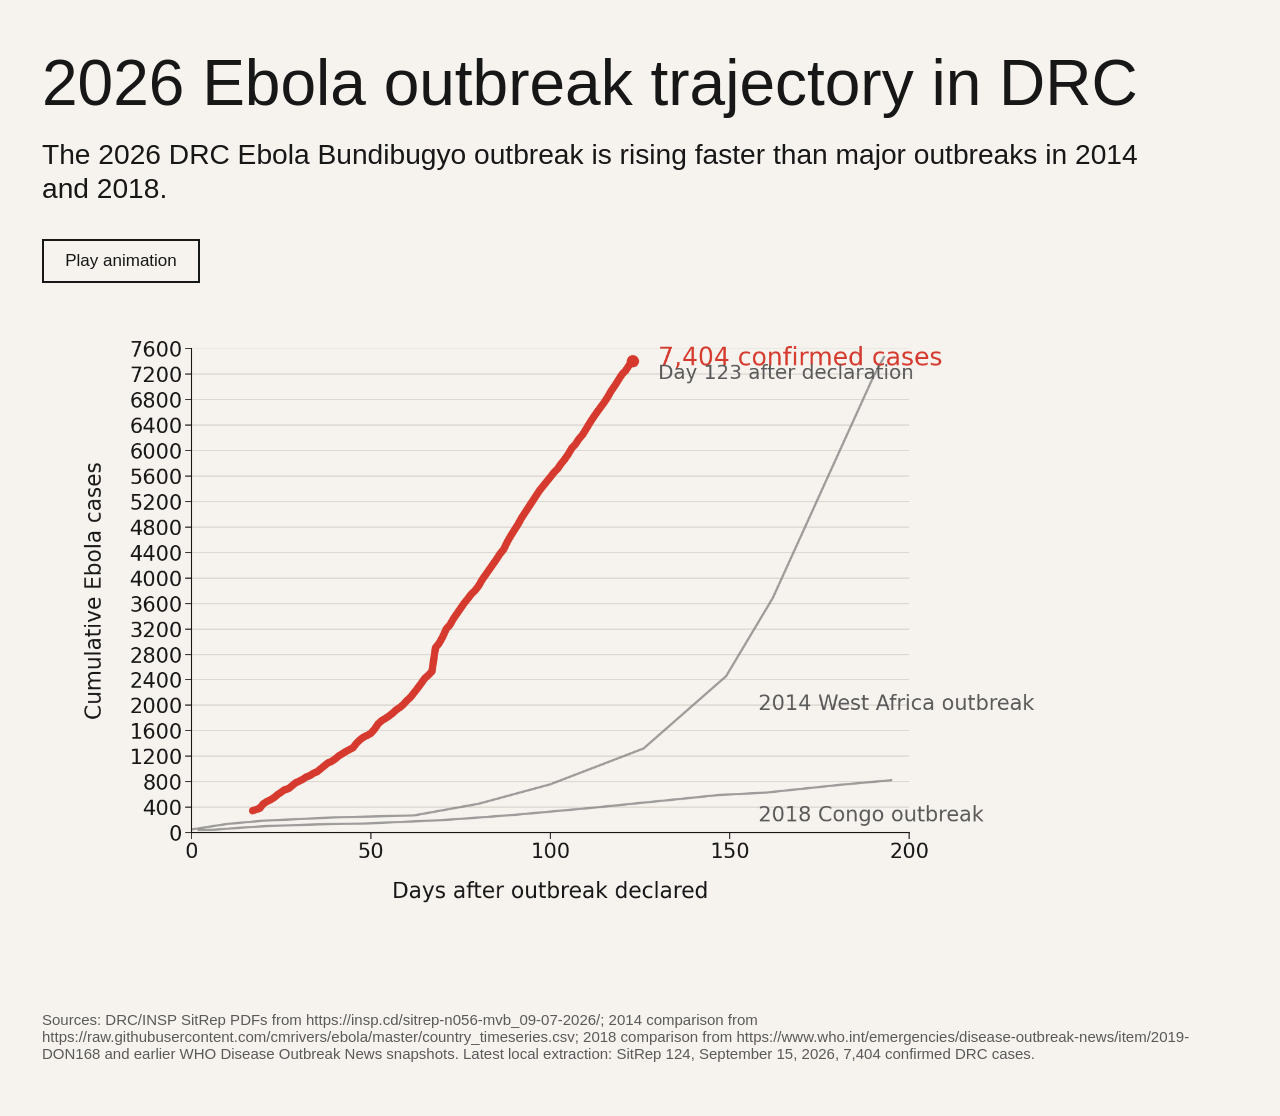
==== index.html @ 936c0474 "Update Bundibugyo SitRep 124 assets" ====
<!doctype html>
<html lang="en">
<head>
  <meta charset="utf-8">
  <meta name="viewport" content="width=device-width, initial-scale=1">
  <title>2026 Ebola outbreak trajectory in DRC</title>
  <style>
    :root {
      color-scheme: light;
      --bg: #f6f3ee;
      --fg: #171717;
      --muted: #5a5a5a;
      --red: #d63a2e;
      --line: #d8d3cc;
    }

    * {
      box-sizing: border-box;
    }

    body {
      margin: 0;
      background: var(--bg);
      color: var(--fg);
      font-family: Arial, Helvetica, sans-serif;
    }

    main {
      min-height: 100vh;
      padding: 46px 42px 54px;
    }

    h1 {
      margin: 0;
      max-width: 1180px;
      font-size: clamp(38px, 5vw, 74px);
      font-weight: 500;
      letter-spacing: 0;
    }

    .lead {
      max-width: 1120px;
      margin: 18px 0 32px;
      font-size: clamp(22px, 2.2vw, 34px);
      line-height: 1.22;
      font-weight: 400;
    }

    .video-wrap {
      width: min(100%, 1360px);
      background: var(--bg);
      margin: 0 0 42px;
    }

    video {
      display: block;
      width: 100%;
      height: auto;
    }

    .section-label {
      margin: 0;
      color: var(--muted);
      font-size: 16px;
      text-transform: uppercase;
      letter-spacing: 0.08em;
    }

    .animation-header {
      width: min(100%, 1360px);
      display: flex;
      align-items: center;
      justify-content: flex-start;
      gap: 18px;
      margin: 0 0 12px;
    }

    .play-button {
      appearance: none;
      border: 2px solid var(--fg);
      background: transparent;
      color: var(--fg);
      border-radius: 0;
      padding: 10px 18px;
      min-width: 158px;
      font: inherit;
      font-size: 17px;
      font-weight: 500;
      cursor: pointer;
    }

    .play-button:hover {
      border-color: var(--red);
      color: var(--red);
    }

    footer {
      margin-top: 44px;
      color: var(--muted);
      font-size: 15px;
    }

    @media (max-width: 760px) {
      main {
        padding: 24px 18px 38px;
      }

      .animation-header {
        align-items: flex-start;
        flex-direction: column;
      }
    }
  </style>
</head>
<body>
  <main>
    <h1>2026 Ebola outbreak trajectory in DRC</h1>

    <p class="lead">
      The 2026 DRC Ebola Bundibugyo outbreak is rising faster than major outbreaks in 2014 and 2018.
    </p>

    <div class="animation-header">
      <button class="play-button" type="button" id="playButton" aria-controls="outbreakVideo">Play animation</button>
    </div>
    <div class="video-wrap">
      <video id="outbreakVideo" playsinline preload="metadata" poster="public/assets/bundibugyo/bundibugyo_still_red_black_1080p.png?v=20260915-sitrep124">
        <source src="public/assets/bundibugyo/bundibugyo_full_65_days_1080p.mp4?v=20260915-sitrep124" type="video/mp4">
      </video>
    </div>

    <footer>
      Sources: DRC/INSP SitRep PDFs from https://insp.cd/sitrep-n056-mvb_09-07-2026/; 2014 comparison from https://raw.githubusercontent.com/cmrivers/ebola/master/country_timeseries.csv; 2018 comparison from https://www.who.int/emergencies/disease-outbreak-news/item/2019-DON168 and earlier WHO Disease Outbreak News snapshots. Latest local extraction: SitRep 124, September 15, 2026, 7,404 confirmed DRC cases.
    </footer>
  </main>
  <script>
    const video = document.getElementById("outbreakVideo");
    const playButton = document.getElementById("playButton");

    function syncPlayButton() {
      playButton.textContent = video.paused ? "Play animation" : "Pause animation";
    }

    playButton.addEventListener("click", () => {
      if (video.paused) {
        video.play();
      } else {
        video.pause();
      }
    });

    video.addEventListener("play", syncPlayButton);
    video.addEventListener("pause", syncPlayButton);
    video.addEventListener("ended", syncPlayButton);
  </script>
</body>
</html>
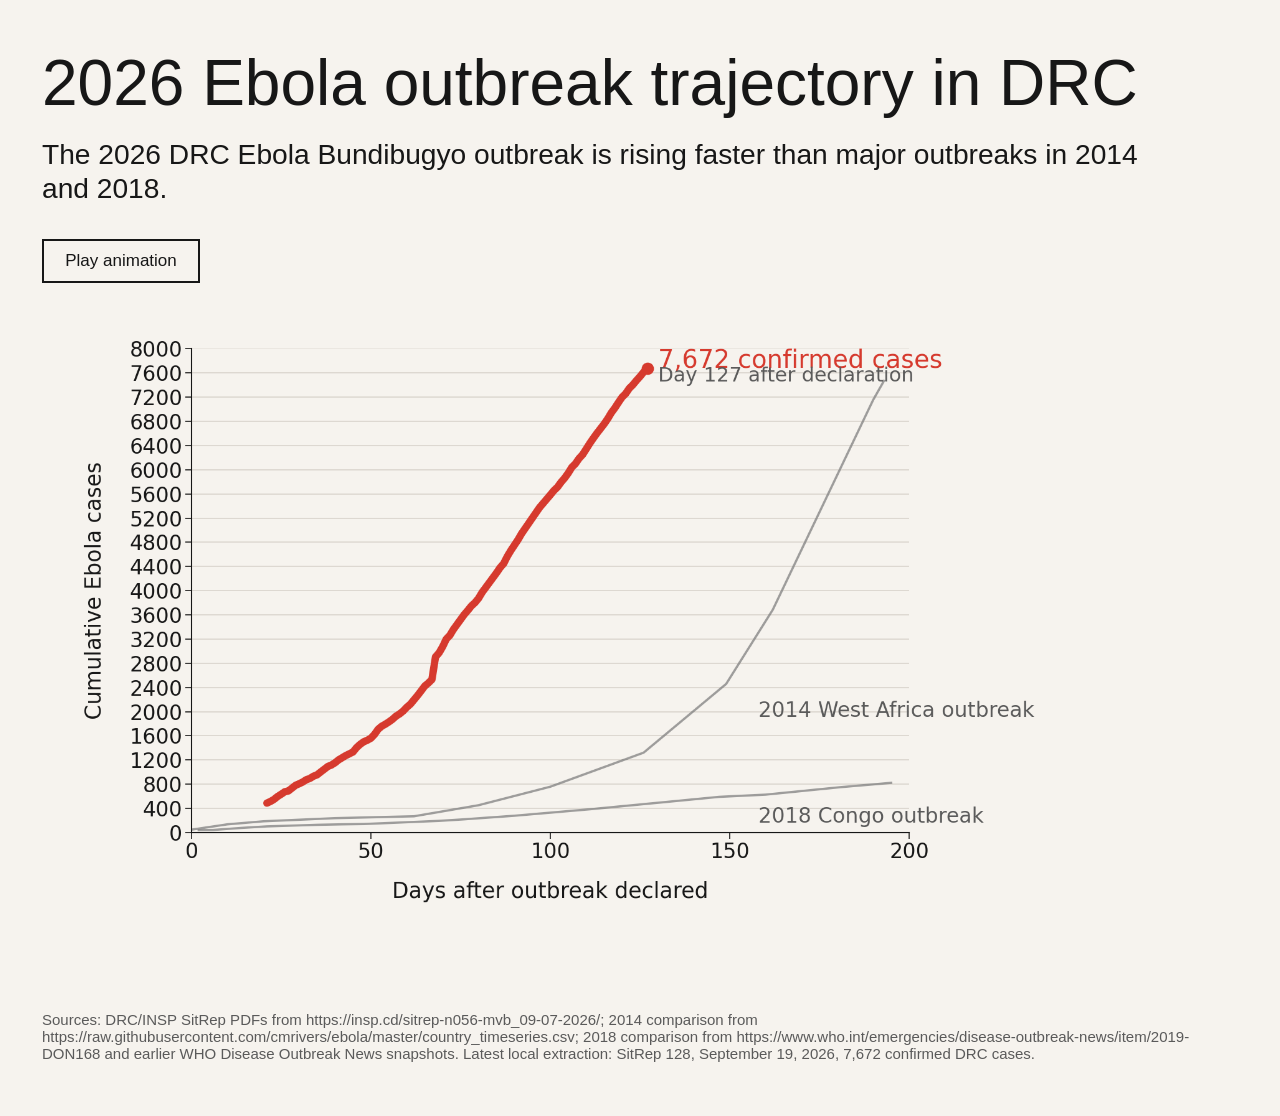
==== commit 18eab9a5: "Update Bundibugyo SitRep 128 assets" ====
--- a/index.html
+++ b/index.html
@@ -124,13 +124,13 @@
       <button class="play-button" type="button" id="playButton" aria-controls="outbreakVideo">Play animation</button>
     </div>
     <div class="video-wrap">
-      <video id="outbreakVideo" playsinline preload="metadata" poster="public/assets/bundibugyo/bundibugyo_still_red_black_1080p.png?v=20260915-sitrep124">
-        <source src="public/assets/bundibugyo/bundibugyo_full_65_days_1080p.mp4?v=20260915-sitrep124" type="video/mp4">
+      <video id="outbreakVideo" playsinline preload="metadata" poster="public/assets/bundibugyo/bundibugyo_still_red_black_1080p.png?v=20260919-sitrep128">
+        <source src="public/assets/bundibugyo/bundibugyo_full_65_days_1080p.mp4?v=20260919-sitrep128" type="video/mp4">
       </video>
     </div>
 
     <footer>
-      Sources: DRC/INSP SitRep PDFs from https://insp.cd/sitrep-n056-mvb_09-07-2026/; 2014 comparison from https://raw.githubusercontent.com/cmrivers/ebola/master/country_timeseries.csv; 2018 comparison from https://www.who.int/emergencies/disease-outbreak-news/item/2019-DON168 and earlier WHO Disease Outbreak News snapshots. Latest local extraction: SitRep 124, September 15, 2026, 7,404 confirmed DRC cases.
+      Sources: DRC/INSP SitRep PDFs from https://insp.cd/sitrep-n056-mvb_09-07-2026/; 2014 comparison from https://raw.githubusercontent.com/cmrivers/ebola/master/country_timeseries.csv; 2018 comparison from https://www.who.int/emergencies/disease-outbreak-news/item/2019-DON168 and earlier WHO Disease Outbreak News snapshots. Latest local extraction: SitRep 128, September 19, 2026, 7,672 confirmed DRC cases.
     </footer>
   </main>
   <script>
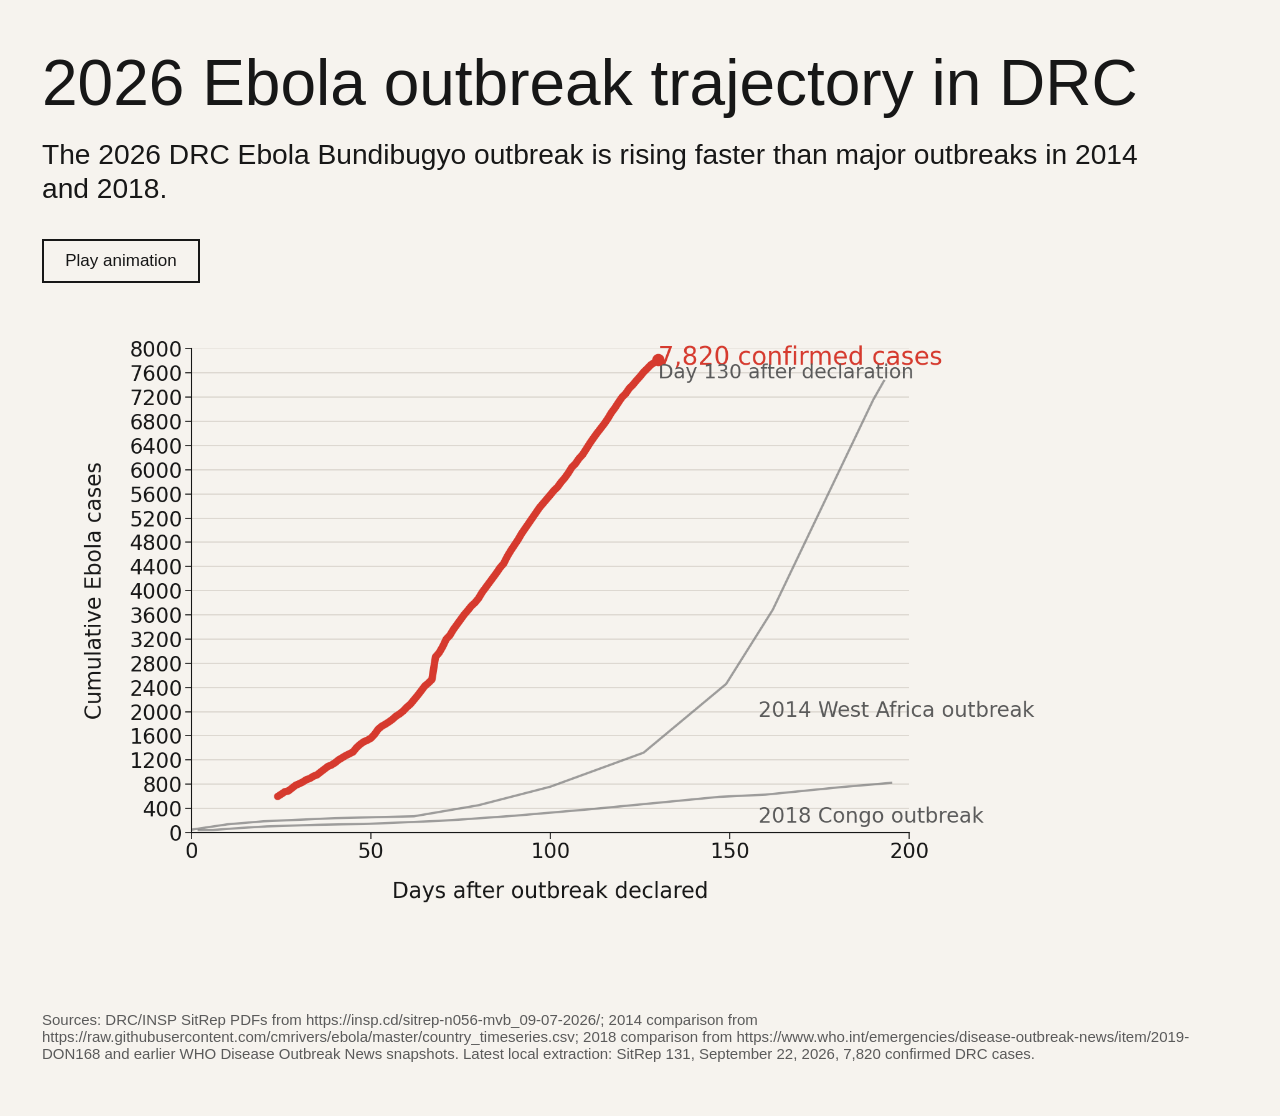
==== commit d3d06175: "Update Bundibugyo SitRep 131 assets" ====
--- a/index.html
+++ b/index.html
@@ -124,13 +124,13 @@
       <button class="play-button" type="button" id="playButton" aria-controls="outbreakVideo">Play animation</button>
     </div>
     <div class="video-wrap">
-      <video id="outbreakVideo" playsinline preload="metadata" poster="public/assets/bundibugyo/bundibugyo_still_red_black_1080p.png?v=20260919-sitrep128">
-        <source src="public/assets/bundibugyo/bundibugyo_full_65_days_1080p.mp4?v=20260919-sitrep128" type="video/mp4">
+      <video id="outbreakVideo" playsinline preload="metadata" poster="public/assets/bundibugyo/bundibugyo_still_red_black_1080p.png?v=20260922-sitrep131">
+        <source src="public/assets/bundibugyo/bundibugyo_full_65_days_1080p.mp4?v=20260922-sitrep131" type="video/mp4">
       </video>
     </div>
 
     <footer>
-      Sources: DRC/INSP SitRep PDFs from https://insp.cd/sitrep-n056-mvb_09-07-2026/; 2014 comparison from https://raw.githubusercontent.com/cmrivers/ebola/master/country_timeseries.csv; 2018 comparison from https://www.who.int/emergencies/disease-outbreak-news/item/2019-DON168 and earlier WHO Disease Outbreak News snapshots. Latest local extraction: SitRep 128, September 19, 2026, 7,672 confirmed DRC cases.
+      Sources: DRC/INSP SitRep PDFs from https://insp.cd/sitrep-n056-mvb_09-07-2026/; 2014 comparison from https://raw.githubusercontent.com/cmrivers/ebola/master/country_timeseries.csv; 2018 comparison from https://www.who.int/emergencies/disease-outbreak-news/item/2019-DON168 and earlier WHO Disease Outbreak News snapshots. Latest local extraction: SitRep 131, September 22, 2026, 7,820 confirmed DRC cases.
     </footer>
   </main>
   <script>
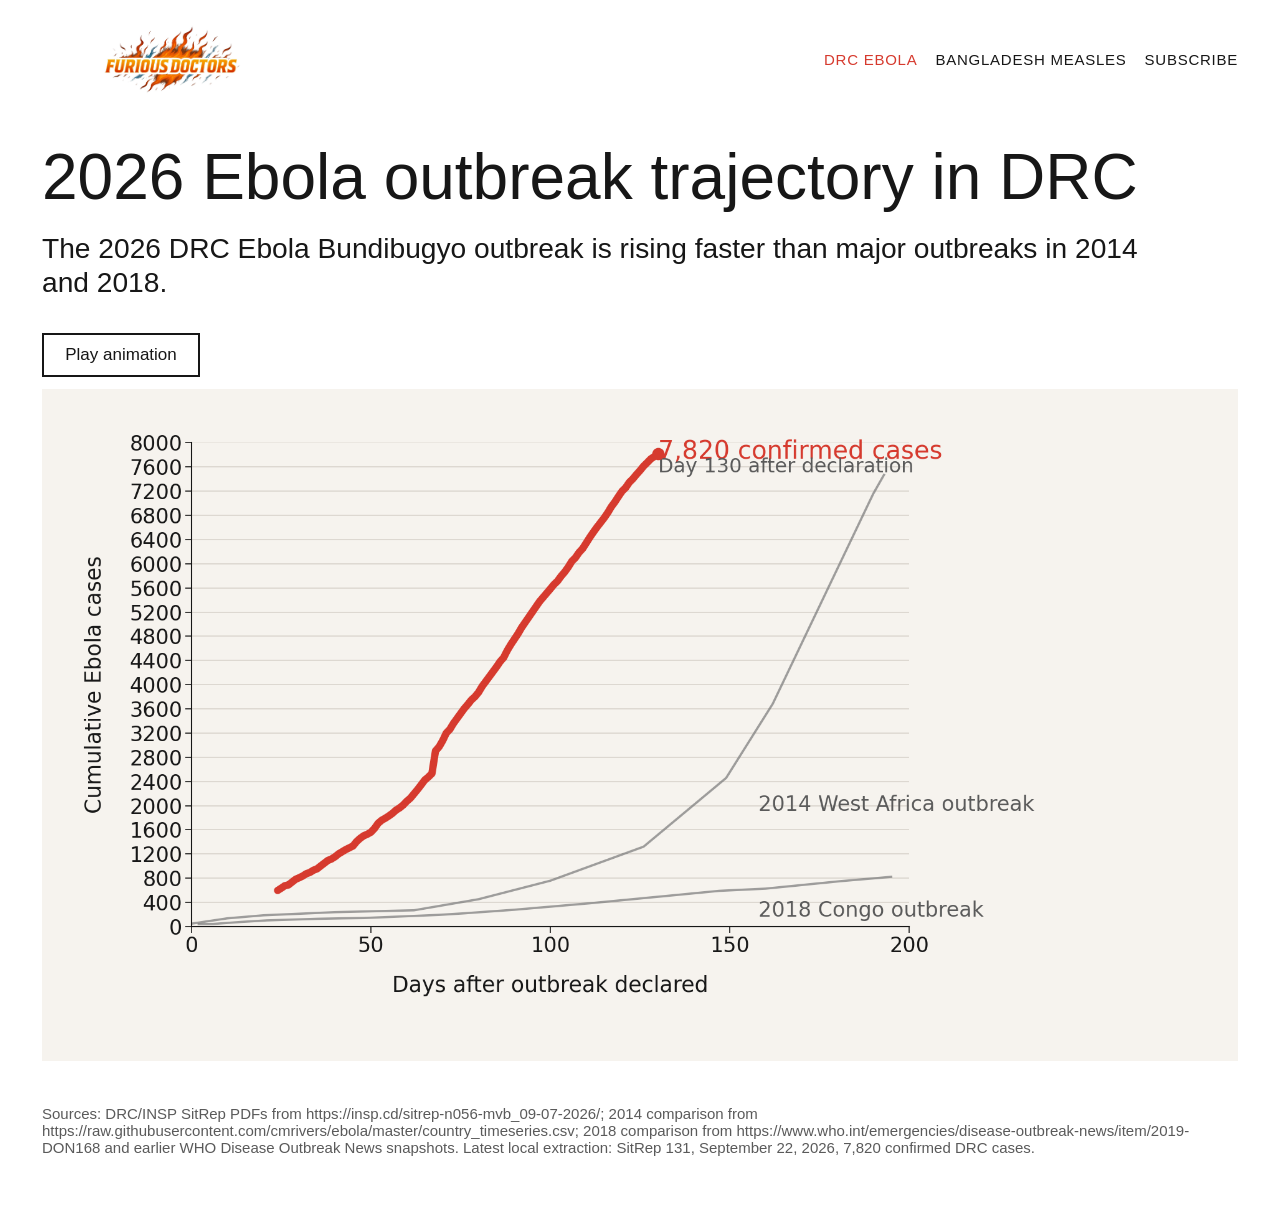
==== commit 1c3881cd: "Add Bangladesh measles dashboard" ====
--- a/index.html
+++ b/index.html
@@ -3,11 +3,11 @@
 <head>
   <meta charset="utf-8">
   <meta name="viewport" content="width=device-width, initial-scale=1">
-  <title>2026 Ebola outbreak trajectory in DRC</title>
+  <title>Furious Doctors</title>
   <style>
     :root {
       color-scheme: light;
-      --bg: #f6f3ee;
+      --bg: #ffffff;
       --fg: #171717;
       --muted: #5a5a5a;
       --red: #d63a2e;
@@ -25,8 +25,52 @@
       font-family: Arial, Helvetica, sans-serif;
     }
 
+    .site-header {
+      display: flex;
+      align-items: center;
+      justify-content: space-between;
+      gap: 24px;
+      padding: 24px 42px 0;
+    }
+
+    .brand {
+      display: block;
+      width: 260px;
+      height: 70px;
+      overflow: hidden;
+      background: #fff;
+    }
+
+    .brand img {
+      width: 100%;
+      height: 100%;
+      display: block;
+      object-fit: contain;
+      object-position: center;
+    }
+
+    nav {
+      display: flex;
+      flex-wrap: wrap;
+      gap: 18px;
+      justify-content: flex-end;
+    }
+
+    nav a {
+      color: var(--fg);
+      font-size: 15px;
+      text-decoration: none;
+      text-transform: uppercase;
+      letter-spacing: 0.05em;
+    }
+
+    nav a:hover,
+    nav a[aria-current="page"] {
+      color: var(--red);
+    }
+
     main {
-      min-height: 100vh;
+      min-height: calc(100vh - 64px);
       padding: 46px 42px 54px;
     }
 
@@ -56,14 +100,6 @@
       display: block;
       width: 100%;
       height: auto;
-    }
-
-    .section-label {
-      margin: 0;
-      color: var(--muted);
-      font-size: 16px;
-      text-transform: uppercase;
-      letter-spacing: 0.08em;
     }
 
     .animation-header {
@@ -101,18 +137,44 @@
     }
 
     @media (max-width: 760px) {
+      .site-header {
+        align-items: flex-start;
+        flex-direction: column;
+        padding: 20px 18px 0;
+      }
+
+      nav {
+        justify-content: flex-start;
+      }
+
       main {
-        padding: 24px 18px 38px;
+        padding: 30px 18px 38px;
       }
 
       .animation-header {
         align-items: flex-start;
         flex-direction: column;
       }
+
+      .brand {
+        width: 230px;
+        height: 62px;
+      }
     }
   </style>
 </head>
 <body>
+  <header class="site-header">
+    <a class="brand" href="index.html" aria-label="Furious Doctors">
+      <img src="public/assets/brand/furious-doctors-logo-whitebg.jpg" alt="Furious Doctors">
+    </a>
+    <nav aria-label="Main navigation">
+      <a href="index.html" aria-current="page">DRC Ebola</a>
+      <a href="bangladesh-measles.html">Bangladesh measles</a>
+      <a href="https://furiousdoctors.substack.com/subscribe">Subscribe</a>
+    </nav>
+  </header>
+
   <main>
     <h1>2026 Ebola outbreak trajectory in DRC</h1>
 
@@ -128,11 +190,11 @@
         <source src="public/assets/bundibugyo/bundibugyo_full_65_days_1080p.mp4?v=20260922-sitrep131" type="video/mp4">
       </video>
     </div>
-
     <footer>
       Sources: DRC/INSP SitRep PDFs from https://insp.cd/sitrep-n056-mvb_09-07-2026/; 2014 comparison from https://raw.githubusercontent.com/cmrivers/ebola/master/country_timeseries.csv; 2018 comparison from https://www.who.int/emergencies/disease-outbreak-news/item/2019-DON168 and earlier WHO Disease Outbreak News snapshots. Latest local extraction: SitRep 131, September 22, 2026, 7,820 confirmed DRC cases.
     </footer>
   </main>
+
   <script>
     const video = document.getElementById("outbreakVideo");
     const playButton = document.getElementById("playButton");
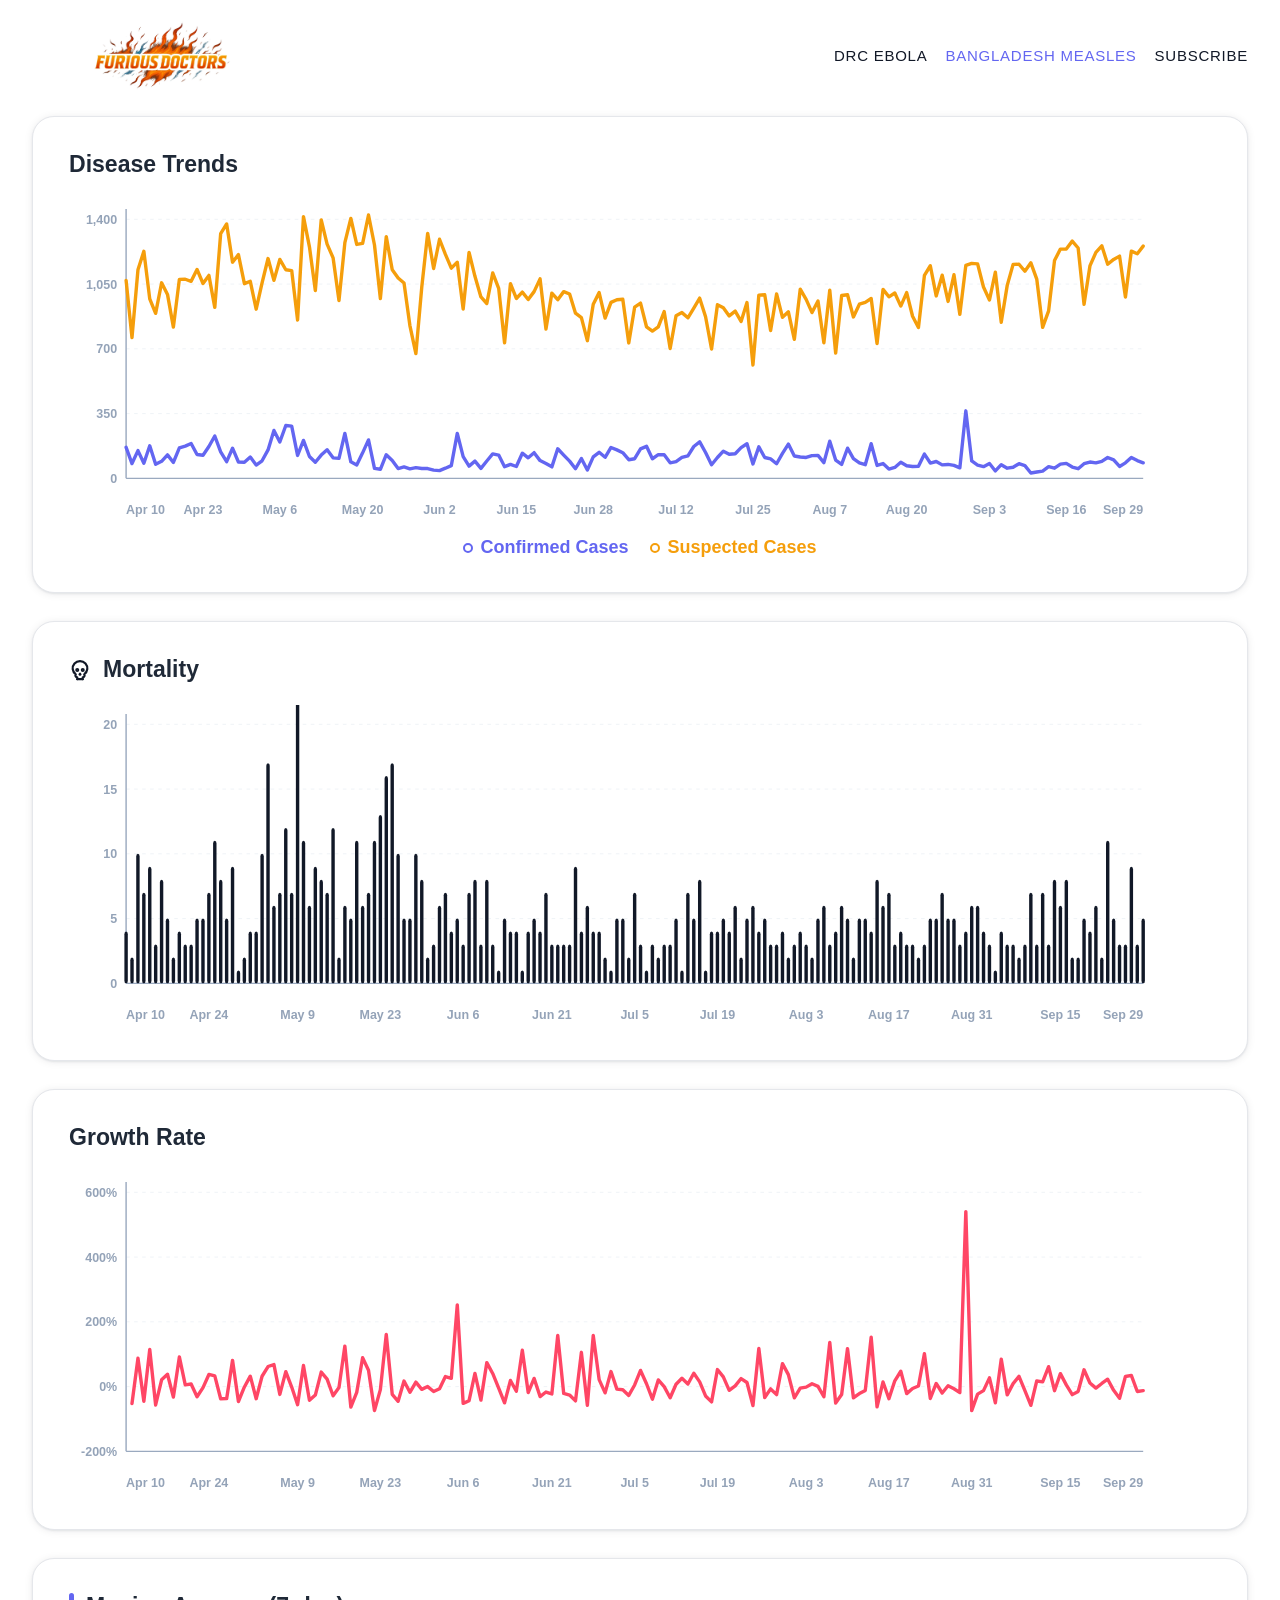
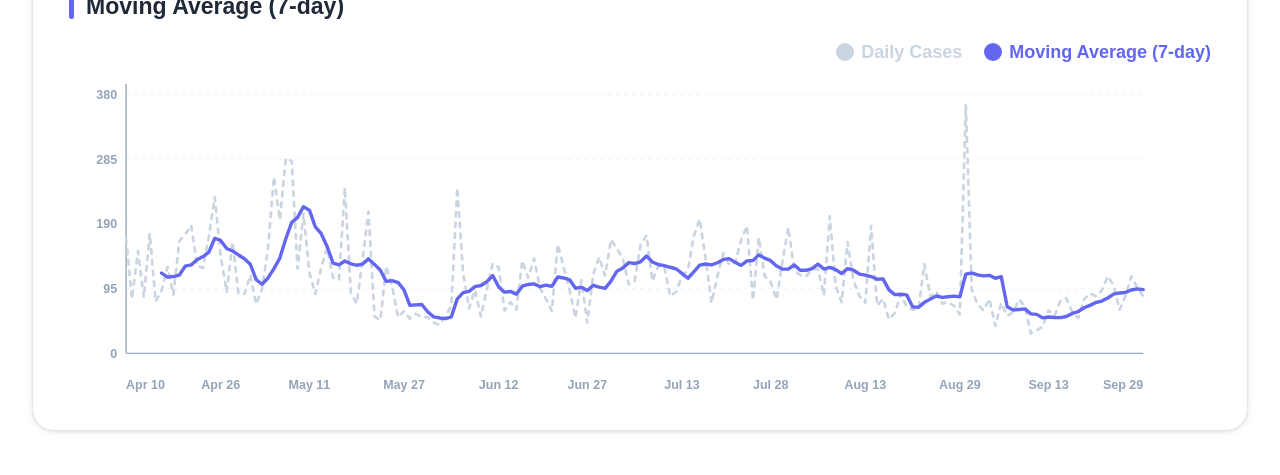
==== commit 01313035: "Make Bangladesh measles the landing page" ====
--- a/index.html
+++ b/index.html
@@ -3,15 +3,22 @@
 <head>
   <meta charset="utf-8">
   <meta name="viewport" content="width=device-width, initial-scale=1">
-  <title>Furious Doctors</title>
+  <title>Bangladesh measles - Furious Doctors</title>
   <style>
     :root {
       color-scheme: light;
       --bg: #ffffff;
-      --fg: #171717;
-      --muted: #5a5a5a;
-      --red: #d63a2e;
-      --line: #d8d3cc;
+      --fg: #1f2937;
+      --muted: #94a3b8;
+      --card-line: #e5e7eb;
+      --grid: #eef2f7;
+      --nav: #111827;
+      --confirmed: #6366f1;
+      --suspected: #f59e0b;
+      --mortality: #111827;
+      --growth: #ff4665;
+      --daily: #cbd5e1;
+      --shadow: 0 1px 2px rgba(15, 23, 42, 0.08), 0 1px 8px rgba(15, 23, 42, 0.08);
     }
 
     * {
@@ -29,8 +36,8 @@
       display: flex;
       align-items: center;
       justify-content: space-between;
-      gap: 24px;
-      padding: 24px 42px 0;
+      gap: 28px;
+      padding: 20px 32px 6px;
     }
 
     .brand {
@@ -57,7 +64,7 @@
     }
 
     nav a {
-      color: var(--fg);
+      color: var(--nav);
       font-size: 15px;
       text-decoration: none;
       text-transform: uppercase;
@@ -66,81 +73,165 @@
 
     nav a:hover,
     nav a[aria-current="page"] {
-      color: var(--red);
+      color: var(--confirmed);
     }
 
     main {
-      min-height: calc(100vh - 64px);
-      padding: 46px 42px 54px;
-    }
-
-    h1 {
+      padding: 20px 32px 44px;
+    }
+
+    .charts {
+      display: grid;
+      grid-template-columns: 1fr;
+      gap: 28px;
+      width: min(100%, 1500px);
+      margin: 0 auto;
+    }
+
+    .chart-card {
+      min-width: 0;
+      border: 1px solid var(--card-line);
+      border-radius: 22px;
+      padding: 34px 36px 34px;
+      box-shadow: var(--shadow);
+      background: #fff;
+    }
+
+    .chart-title-row {
+      display: flex;
+      align-items: center;
+      gap: 12px;
+      margin: 0 0 22px;
+    }
+
+    .chart-title {
       margin: 0;
-      max-width: 1180px;
-      font-size: clamp(38px, 5vw, 74px);
-      font-weight: 500;
+      color: var(--fg);
+      font-size: clamp(22px, 1.8vw, 28px);
+      font-weight: 800;
       letter-spacing: 0;
     }
 
-    .lead {
-      max-width: 1120px;
-      margin: 18px 0 32px;
-      font-size: clamp(22px, 2.2vw, 34px);
-      line-height: 1.22;
-      font-weight: 400;
-    }
-
-    .video-wrap {
-      width: min(100%, 1360px);
-      background: var(--bg);
-      margin: 0 0 42px;
-    }
-
-    video {
+    .title-icon {
+      color: var(--mortality);
+      display: inline-flex;
+      width: 22px;
+      height: 22px;
+      line-height: 1;
+    }
+
+    .title-icon svg {
+      display: block;
+      width: 100%;
+      height: 100%;
+      stroke: currentColor;
+    }
+
+    .title-mark {
+      width: 5px;
+      height: 26px;
+      border-radius: 999px;
+      background: var(--confirmed);
+    }
+
+    .chart {
+      width: 100%;
+    }
+
+    .status {
+      grid-column: 1 / -1;
+      margin: 0;
+      color: var(--muted);
+      font-size: 18px;
+    }
+
+    svg {
       display: block;
       width: 100%;
       height: auto;
-    }
-
-    .animation-header {
-      width: min(100%, 1360px);
+      overflow: hidden;
+    }
+
+    .axis {
+      stroke: #9aa9bf;
+      stroke-width: 1.6;
+    }
+
+    .grid {
+      stroke: var(--grid);
+      stroke-width: 1;
+      stroke-dasharray: 4 5;
+    }
+
+    .series-line {
+      fill: none;
+      stroke-width: 3.8;
+      stroke-linecap: round;
+      stroke-linejoin: round;
+    }
+
+    .daily-line {
+      fill: none;
+      stroke: var(--daily);
+      stroke-width: 3;
+      stroke-dasharray: 5 7;
+      stroke-linecap: round;
+      stroke-linejoin: round;
+    }
+
+    .bar {
+      fill: var(--mortality);
+      rx: 3;
+    }
+
+    .tick-label {
+      fill: var(--muted);
+      font-size: 14px;
+      font-weight: 700;
+    }
+
+    .legend {
       display: flex;
       align-items: center;
-      justify-content: flex-start;
-      gap: 18px;
+      justify-content: center;
+      flex-wrap: wrap;
+      gap: 22px;
+      margin: 16px 0 0;
+      color: var(--muted);
+      font-size: 18px;
+      font-weight: 700;
+    }
+
+    .legend.top {
+      justify-content: flex-end;
       margin: 0 0 12px;
     }
 
-    .play-button {
-      appearance: none;
-      border: 2px solid var(--fg);
-      background: transparent;
-      color: var(--fg);
-      border-radius: 0;
-      padding: 10px 18px;
-      min-width: 158px;
-      font: inherit;
-      font-size: 17px;
-      font-weight: 500;
-      cursor: pointer;
-    }
-
-    .play-button:hover {
-      border-color: var(--red);
-      color: var(--red);
-    }
-
-    footer {
-      margin-top: 44px;
-      color: var(--muted);
-      font-size: 15px;
+    .legend-item {
+      display: inline-flex;
+      align-items: center;
+      gap: 7px;
+    }
+
+    .legend-dot {
+      width: 10px;
+      height: 10px;
+      border: 2px solid currentColor;
+      border-radius: 50%;
+    }
+
+    .legend-solid {
+      width: 18px;
+      height: 18px;
+      border-radius: 50%;
+      background: currentColor;
     }
 
     @media (max-width: 760px) {
       .site-header {
         align-items: flex-start;
         flex-direction: column;
-        padding: 20px 18px 0;
+        padding: 18px 18px 4px;
       }
 
       nav {
@@ -148,17 +239,21 @@
       }
 
       main {
-        padding: 30px 18px 38px;
-      }
-
-      .animation-header {
-        align-items: flex-start;
-        flex-direction: column;
+        padding: 18px;
+      }
+
+      .chart-card {
+        border-radius: 16px;
+        padding: 22px 16px 24px;
       }
 
       .brand {
         width: 230px;
         height: 62px;
+      }
+
+      .tick-label {
+        font-size: 16px;
       }
     }
   </style>
@@ -169,51 +264,249 @@
       <img src="public/assets/brand/furious-doctors-logo-whitebg.jpg" alt="Furious Doctors">
     </a>
     <nav aria-label="Main navigation">
-      <a href="index.html" aria-current="page">DRC Ebola</a>
-      <a href="bangladesh-measles.html">Bangladesh measles</a>
+      <a href="drc-ebola.html">DRC Ebola</a>
+      <a href="index.html" aria-current="page">Bangladesh measles</a>
       <a href="https://furiousdoctors.substack.com/subscribe">Subscribe</a>
     </nav>
   </header>
 
   <main>
-    <h1>2026 Ebola outbreak trajectory in DRC</h1>
-
-    <p class="lead">
-      The 2026 DRC Ebola Bundibugyo outbreak is rising faster than major outbreaks in 2014 and 2018.
-    </p>
-
-    <div class="animation-header">
-      <button class="play-button" type="button" id="playButton" aria-controls="outbreakVideo">Play animation</button>
+    <div class="charts" id="charts">
+      <p class="status">Loading Bangladesh measles trends...</p>
     </div>
-    <div class="video-wrap">
-      <video id="outbreakVideo" playsinline preload="metadata" poster="public/assets/bundibugyo/bundibugyo_still_red_black_1080p.png?v=20260922-sitrep131">
-        <source src="public/assets/bundibugyo/bundibugyo_full_65_days_1080p.mp4?v=20260922-sitrep131" type="video/mp4">
-      </video>
-    </div>
-    <footer>
-      Sources: DRC/INSP SitRep PDFs from https://insp.cd/sitrep-n056-mvb_09-07-2026/; 2014 comparison from https://raw.githubusercontent.com/cmrivers/ebola/master/country_timeseries.csv; 2018 comparison from https://www.who.int/emergencies/disease-outbreak-news/item/2019-DON168 and earlier WHO Disease Outbreak News snapshots. Latest local extraction: SitRep 131, September 22, 2026, 7,820 confirmed DRC cases.
-    </footer>
   </main>
 
   <script>
-    const video = document.getElementById("outbreakVideo");
-    const playButton = document.getElementById("playButton");
-
-    function syncPlayButton() {
-      playButton.textContent = video.paused ? "Play animation" : "Pause animation";
-    }
-
-    playButton.addEventListener("click", () => {
-      if (video.paused) {
-        video.play();
-      } else {
-        video.pause();
-      }
+    const DATA_URL = "public/assets/measles/national_timeseries.json";
+    const chartsEl = document.getElementById("charts");
+
+    function movingAverage(rows, key, windowSize) {
+      return rows.map((row, index) => {
+        if (index < windowSize - 1) return null;
+        let sum = 0;
+        for (let i = index - windowSize + 1; i <= index; i += 1) {
+          sum += rows[i][key];
+        }
+        return { date: row.date, value: sum / windowSize };
+      });
+    }
+
+    function dailyGrowthRate(rows, key) {
+      return rows.map((row, index) => {
+        if (index === 0 || rows[index - 1][key] === 0) return null;
+        return {
+          date: row.date,
+          value: ((row[key] - rows[index - 1][key]) / rows[index - 1][key]) * 100
+        };
+      });
+    }
+
+    function formatDate(date) {
+      const parsed = new Date(`${date}T00:00:00`);
+      return parsed.toLocaleDateString("en-US", { month: "short", day: "numeric" });
+    }
+
+    function evenlySpacedTicks(rows, count) {
+      const ticks = [];
+      const maxIndex = rows.length - 1;
+      for (let i = 0; i < count; i += 1) {
+        const index = Math.round((maxIndex * i) / (count - 1));
+        if (!ticks.some((tick) => tick.index === index)) {
+          ticks.push({ index, label: formatDate(rows[index].date) });
+        }
+      }
+      return ticks;
+    }
+
+    function numberLabel(value, percent = false) {
+      if (percent) return `${Math.round(value)}%`;
+      if (Math.abs(value) >= 1000) return Math.round(value).toLocaleString("en-US");
+      return Math.round(value).toString();
+    }
+
+    function pointsToPath(points) {
+      return points.map((point, index) => `${index === 0 ? "M" : "L"}${point.x.toFixed(1)},${point.y.toFixed(1)}`).join(" ");
+    }
+
+    function lineSeries(rows, key) {
+      return rows.map((row) => ({ date: row.date, value: row[key] }));
+    }
+
+    function makeScale(rows, seriesList, options = {}) {
+      const width = 1280;
+      const height = 360;
+      const margin = { top: 10, right: 76, bottom: 48, left: 64 };
+      const innerWidth = width - margin.left - margin.right;
+      const innerHeight = height - margin.top - margin.bottom;
+      const values = seriesList
+        .flatMap((series) => series.map((item) => item && item.value))
+        .filter((value) => Number.isFinite(value));
+      let minValue = options.min ?? Math.min(...values);
+      let maxValue = options.max ?? Math.max(...values);
+
+      if (minValue === maxValue) {
+        minValue -= 1;
+        maxValue += 1;
+      }
+
+      const padding = (maxValue - minValue) * 0.04;
+      minValue = options.min === undefined ? minValue - padding : minValue;
+      maxValue = options.max === undefined ? maxValue + padding : maxValue + padding;
+
+      return {
+        width,
+        height,
+        margin,
+        innerWidth,
+        innerHeight,
+        minValue,
+        maxValue,
+        x(index) {
+          return margin.left + (index / Math.max(rows.length - 1, 1)) * innerWidth;
+        },
+        y(value) {
+          return margin.top + ((maxValue - value) / (maxValue - minValue)) * innerHeight;
+        }
+      };
+    }
+
+    function renderAxes(rows, scale, yTicks, options = {}) {
+      const xTicks = evenlySpacedTicks(rows, options.xTickCount || 12);
+      const yLabels = yTicks.map((tick) => {
+        const y = scale.y(tick);
+        return `
+          <line class="grid" x1="${scale.margin.left}" y1="${y}" x2="${scale.width - scale.margin.right}" y2="${y}"></line>
+          <text class="tick-label" x="${scale.margin.left - 10}" y="${y + 5}" text-anchor="end">${numberLabel(tick, options.percent)}</text>
+        `;
+      }).join("");
+      const xLabels = xTicks.map((tick) => {
+        const x = scale.x(tick.index);
+        const maxIndex = rows.length - 1;
+        const anchor = tick.index === 0 ? "start" : tick.index === maxIndex ? "end" : "middle";
+        return `<text class="tick-label" x="${x}" y="${scale.height - 8}" text-anchor="${anchor}">${tick.label}</text>`;
+      }).join("");
+
+      return `
+        ${yLabels}
+        <line class="axis" x1="${scale.margin.left}" y1="${scale.margin.top}" x2="${scale.margin.left}" y2="${scale.height - scale.margin.bottom}"></line>
+        <line class="axis" x1="${scale.margin.left}" y1="${scale.height - scale.margin.bottom}" x2="${scale.width - scale.margin.right}" y2="${scale.height - scale.margin.bottom}"></line>
+        ${xLabels}
+      `;
+    }
+
+    function pathForSeries(series, scale) {
+      const points = series
+        .map((item, index) => item && Number.isFinite(item.value) ? { x: scale.x(index), y: scale.y(item.value) } : null)
+        .filter(Boolean);
+      return pointsToPath(points);
+    }
+
+    function renderCard(id, title, body, options = {}) {
+      return `
+        <section class="chart-card" id="${id}">
+          <div class="chart-title-row">
+            ${options.icon ? `<span class="title-icon" aria-hidden="true">${options.icon}</span>` : ""}
+            ${options.mark ? `<span class="title-mark" aria-hidden="true"></span>` : ""}
+            <h2 class="chart-title">${title}</h2>
+          </div>
+          ${body}
+        </section>
+      `;
+    }
+
+    function renderDiseaseTrends(rows) {
+      const suspected = lineSeries(rows, "suspected");
+      const confirmed = lineSeries(rows, "confirmed");
+      const scale = makeScale(rows, [suspected, confirmed], { min: 0, max: 1400 });
+      const svg = `
+        <div class="chart">
+          <svg viewBox="0 0 ${scale.width} ${scale.height}" role="img" aria-label="Disease trends">
+            ${renderAxes(rows, scale, [0, 350, 700, 1050, 1400], { xTickCount: 14 })}
+            <path class="series-line" stroke="var(--confirmed)" d="${pathForSeries(confirmed, scale)}"></path>
+            <path class="series-line" stroke="var(--suspected)" d="${pathForSeries(suspected, scale)}"></path>
+          </svg>
+          <div class="legend">
+            <span class="legend-item" style="color: var(--confirmed)"><span class="legend-dot"></span>Confirmed Cases</span>
+            <span class="legend-item" style="color: var(--suspected)"><span class="legend-dot"></span>Suspected Cases</span>
+          </div>
+        </div>
+      `;
+      return renderCard("diseaseTrend", "Disease Trends", svg);
+    }
+
+    function renderMortality(rows) {
+      const deaths = lineSeries(rows, "deaths");
+      const scale = makeScale(rows, [deaths], { min: 0, max: 20 });
+      const barWidth = Math.max(3, (scale.innerWidth / rows.length) * 0.58);
+      const bars = deaths.map((item, index) => {
+        const x = scale.x(index) - barWidth / 2;
+        const y = scale.y(item.value);
+        const h = scale.height - scale.margin.bottom - y;
+        return `<rect class="bar" x="${x}" y="${y}" width="${barWidth}" height="${Math.max(h, 1)}"></rect>`;
+      }).join("");
+      const svg = `
+        <div class="chart">
+          <svg viewBox="0 0 ${scale.width} ${scale.height}" role="img" aria-label="Mortality">
+            ${renderAxes(rows, scale, [0, 5, 10, 15, 20], { xTickCount: 13 })}
+            ${bars}
+          </svg>
+        </div>
+      `;
+      const skullIcon = `<svg viewBox="0 0 24 24" fill="none" stroke-width="2.4" stroke-linecap="round" stroke-linejoin="round"><path d="M15 22v-2a2 2 0 0 0 1.6-3.2A8 8 0 1 0 7.4 16.8 2 2 0 0 0 9 20v2"></path><path d="M9 22h6"></path><circle cx="9" cy="12" r="1"></circle><circle cx="15" cy="12" r="1"></circle><path d="m12.5 17-.5-1-.5 1"></path></svg>`;
+      return renderCard("mortality", "Mortality", svg, { icon: skullIcon });
+    }
+
+    function renderGrowthRate(rows) {
+      const growth = dailyGrowthRate(rows, "confirmed");
+      const scale = makeScale(rows, [growth], { min: -200, max: 600 });
+      const svg = `
+        <div class="chart">
+          <svg viewBox="0 0 ${scale.width} ${scale.height}" role="img" aria-label="Growth rate">
+            ${renderAxes(rows, scale, [-200, 0, 200, 400, 600], { percent: true, xTickCount: 13 })}
+            <path class="series-line" stroke="var(--growth)" d="${pathForSeries(growth, scale)}"></path>
+          </svg>
+        </div>
+      `;
+      return renderCard("growthRate", "Growth Rate", svg);
+    }
+
+    function renderMovingAverage(rows) {
+      const confirmed = lineSeries(rows, "confirmed");
+      const average = movingAverage(rows, "confirmed", 7);
+      const scale = makeScale(rows, [confirmed, average], { min: 0, max: 380 });
+      const svg = `
+        <div class="legend top">
+          <span class="legend-item" style="color: var(--daily)"><span class="legend-solid"></span>Daily Cases</span>
+          <span class="legend-item" style="color: var(--confirmed)"><span class="legend-solid"></span>Moving Average (7-day)</span>
+        </div>
+        <div class="chart">
+          <svg viewBox="0 0 ${scale.width} ${scale.height}" role="img" aria-label="Moving average 7-day">
+            ${renderAxes(rows, scale, [0, 95, 190, 285, 380], { xTickCount: 12 })}
+            <path class="daily-line" d="${pathForSeries(confirmed, scale)}"></path>
+            <path class="series-line" stroke="var(--confirmed)" d="${pathForSeries(average, scale)}"></path>
+          </svg>
+        </div>
+      `;
+      return renderCard("movingAverage", "Moving Average (7-day)", svg, { mark: true });
+    }
+
+    async function init() {
+      const response = await fetch(DATA_URL);
+      if (!response.ok) throw new Error(`Could not load ${DATA_URL}`);
+      const rows = await response.json();
+
+      chartsEl.innerHTML = [
+        renderDiseaseTrends(rows),
+        renderMortality(rows),
+        renderGrowthRate(rows),
+        renderMovingAverage(rows)
+      ].join("");
+    }
+
+    init().catch((error) => {
+      chartsEl.innerHTML = `<p class="status">Could not load Bangladesh measles data.</p>`;
+      console.error(error);
     });
-
-    video.addEventListener("play", syncPlayButton);
-    video.addEventListener("pause", syncPlayButton);
-    video.addEventListener("ended", syncPlayButton);
   </script>
 </body>
 </html>
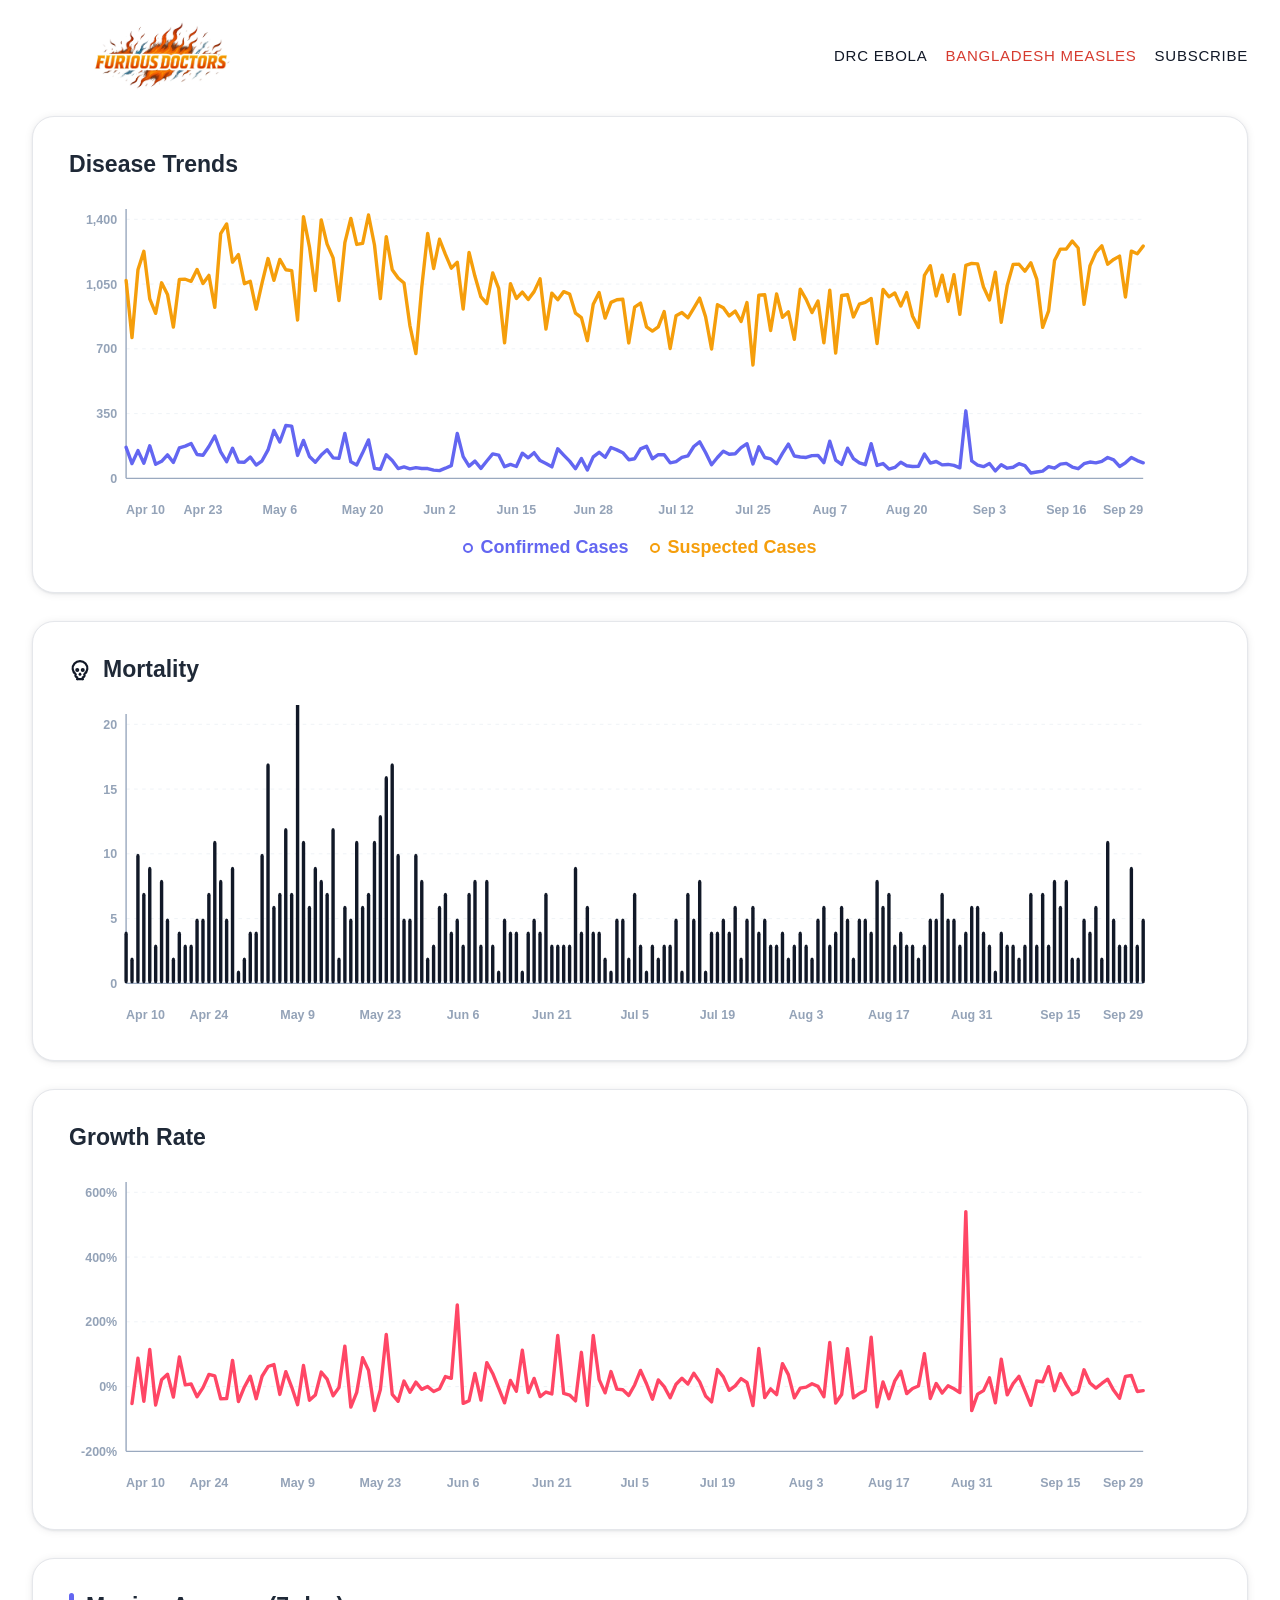
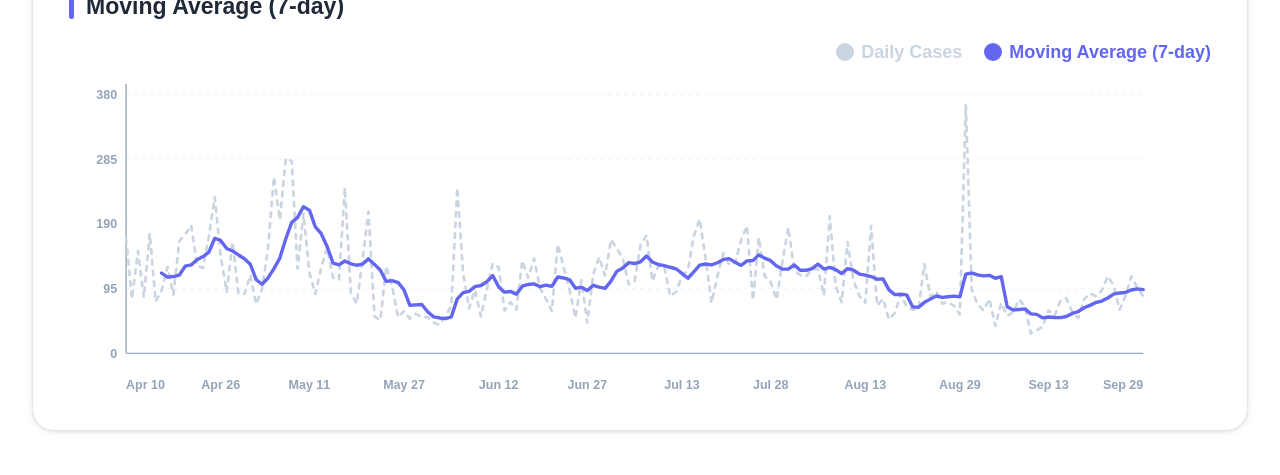
==== commit ed94fbc3: "Refine DRC Ebola comparison animation" ====
--- a/index.html
+++ b/index.html
@@ -13,6 +13,7 @@
       --card-line: #e5e7eb;
       --grid: #eef2f7;
       --nav: #111827;
+      --active: #d63a2e;
       --confirmed: #6366f1;
       --suspected: #f59e0b;
       --mortality: #111827;
@@ -73,7 +74,7 @@
 
     nav a:hover,
     nav a[aria-current="page"] {
-      color: var(--confirmed);
+      color: var(--active);
     }
 
     main {
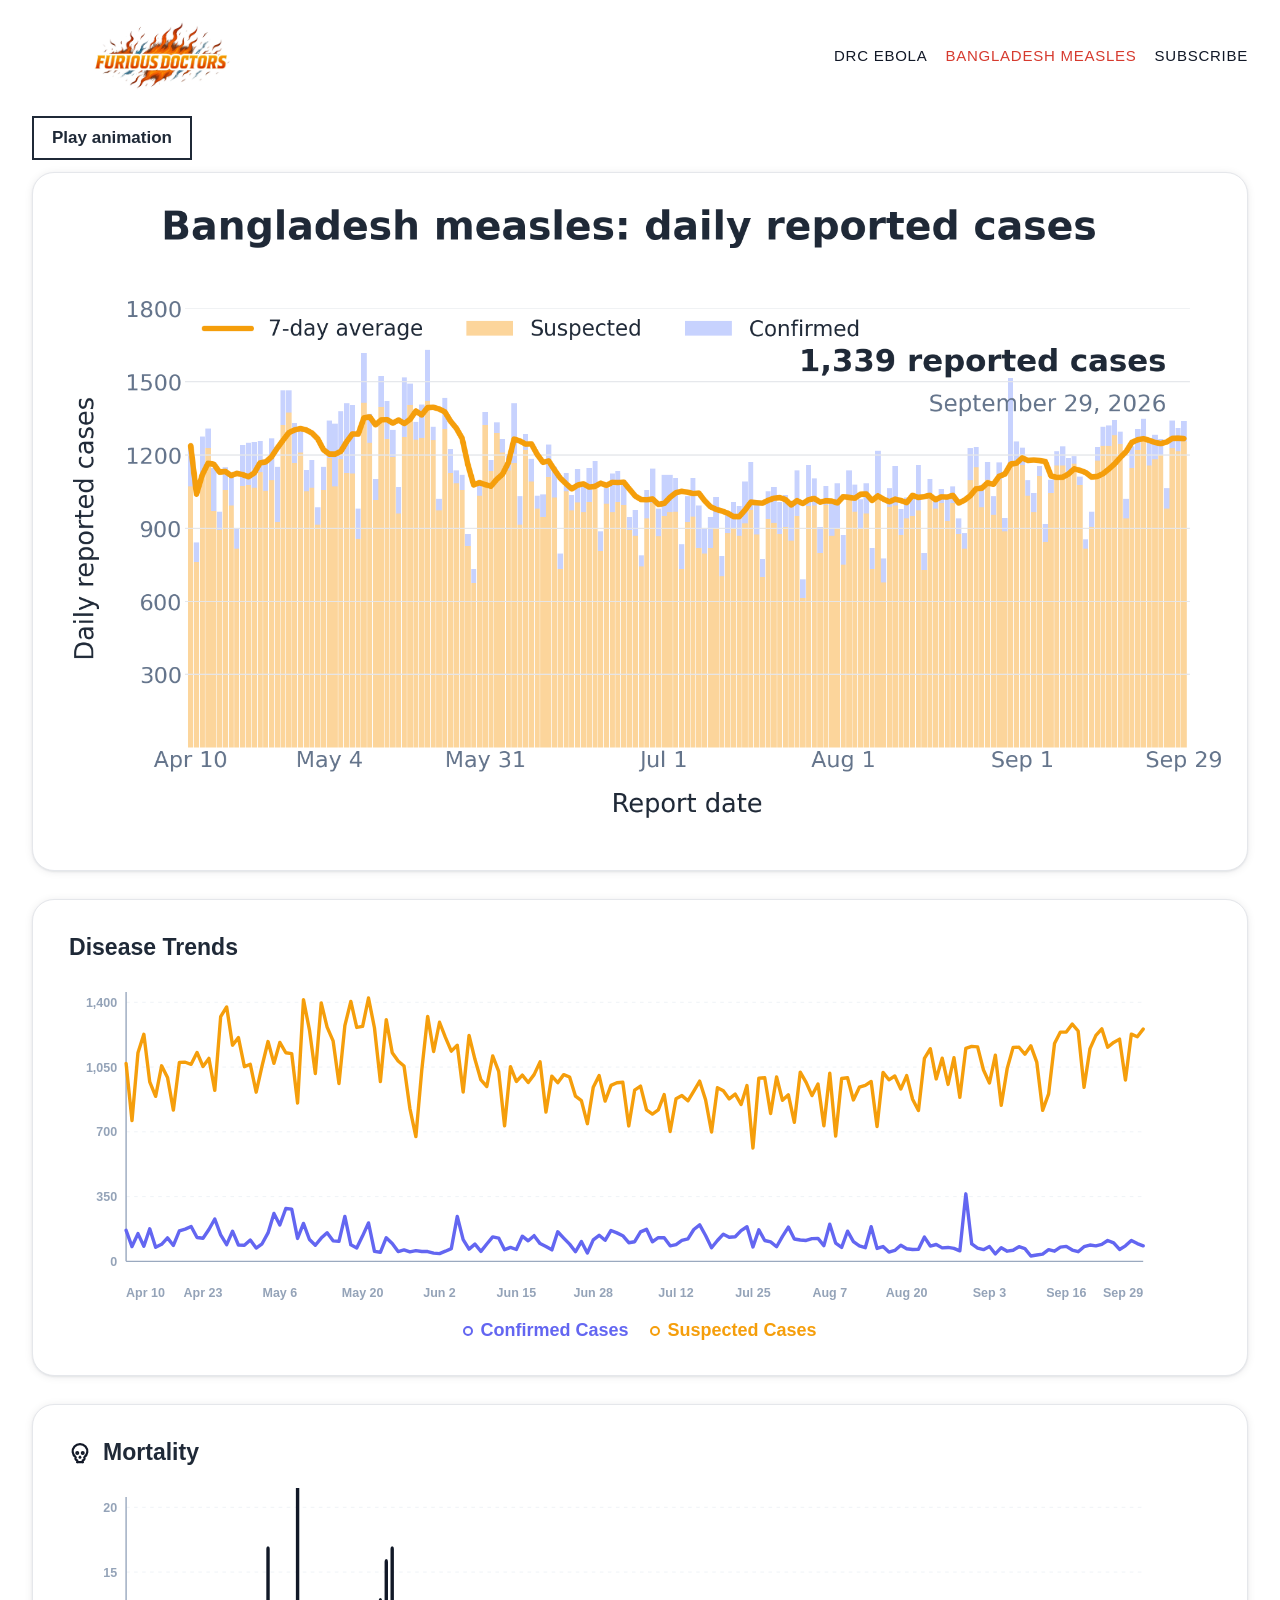
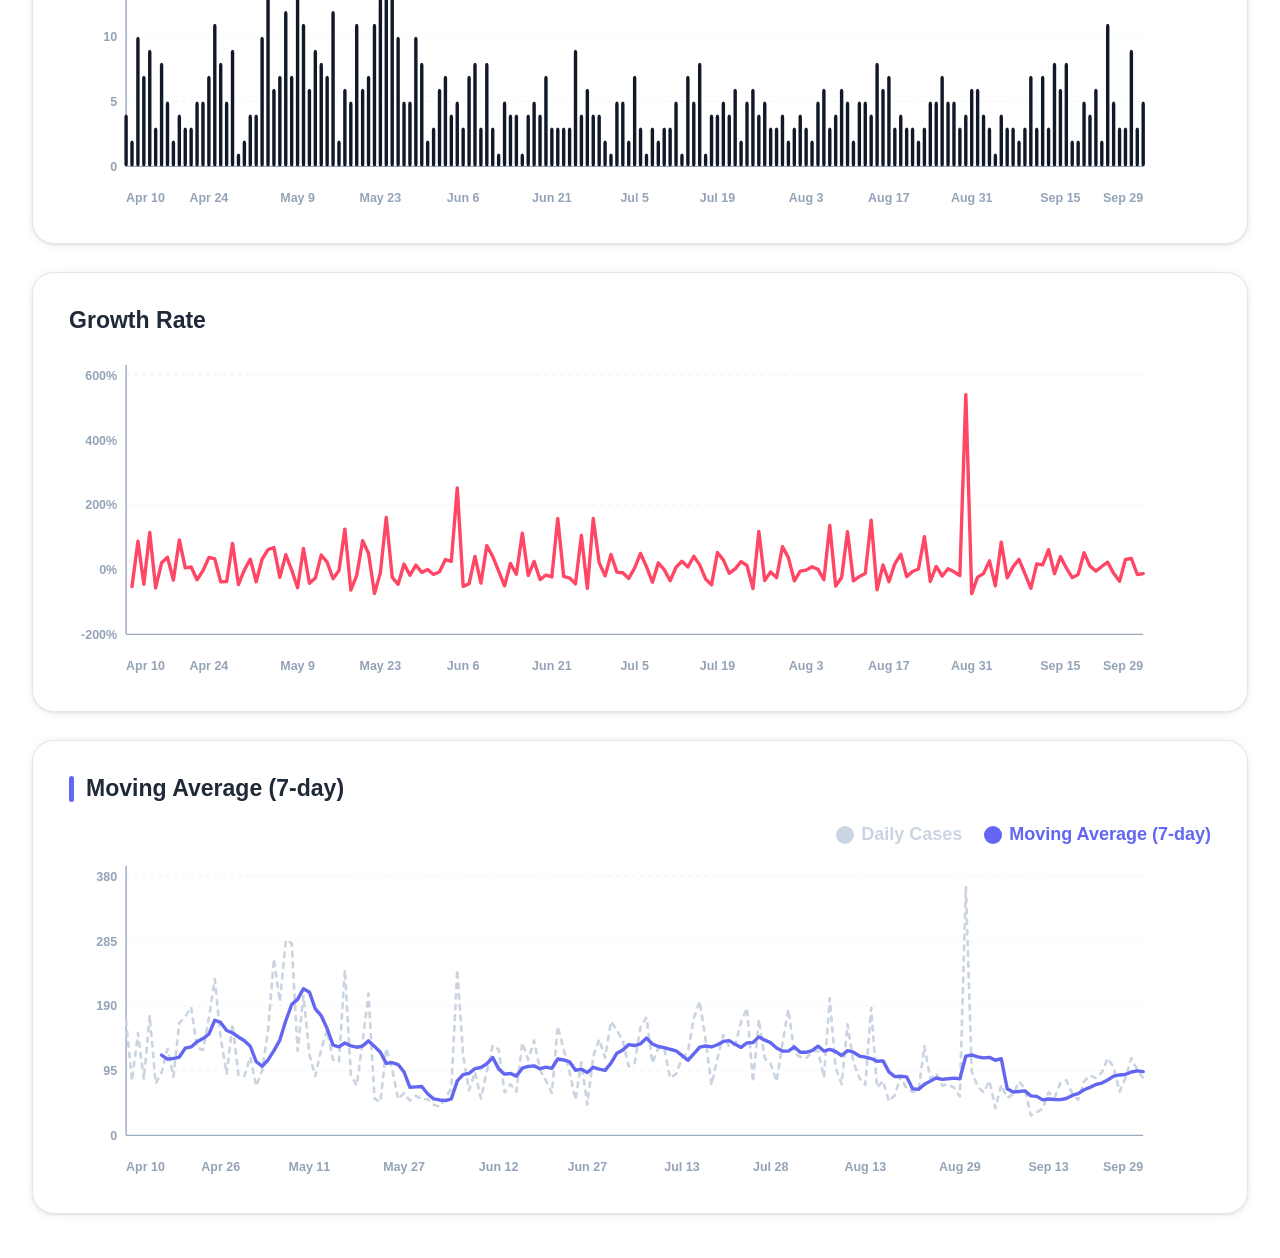
==== commit d78f2be7: "Add Bangladesh measles daily cases animation" ====
--- a/index.html
+++ b/index.html
@@ -81,6 +81,53 @@
       padding: 20px 32px 44px;
     }
 
+    .animation-panel {
+      width: min(100%, 1500px);
+      margin: 0 auto 28px;
+    }
+
+    .animation-header {
+      display: flex;
+      align-items: center;
+      justify-content: flex-start;
+      gap: 18px;
+      margin: 0 0 12px;
+    }
+
+    .play-button {
+      appearance: none;
+      border: 2px solid var(--fg);
+      background: transparent;
+      color: var(--fg);
+      border-radius: 0;
+      padding: 10px 18px;
+      min-width: 158px;
+      font: inherit;
+      font-size: 17px;
+      font-weight: 700;
+      cursor: pointer;
+    }
+
+    .play-button:hover {
+      border-color: var(--confirmed);
+      color: var(--confirmed);
+    }
+
+    .video-wrap {
+      width: 100%;
+      border: 1px solid var(--card-line);
+      border-radius: 22px;
+      padding: 16px;
+      box-shadow: var(--shadow);
+      background: #fff;
+    }
+
+    video {
+      display: block;
+      width: 100%;
+      height: auto;
+    }
+
     .charts {
       display: grid;
       grid-template-columns: 1fr;
@@ -241,6 +288,16 @@
 
       main {
         padding: 18px;
+      }
+
+      .animation-header {
+        align-items: flex-start;
+        flex-direction: column;
+      }
+
+      .video-wrap {
+        border-radius: 16px;
+        padding: 10px;
       }
 
       .chart-card {
@@ -272,6 +329,17 @@
   </header>
 
   <main>
+    <section class="animation-panel" aria-label="Bangladesh cumulative measles cases animation">
+      <div class="animation-header">
+        <button class="play-button" type="button" id="playButton" aria-controls="measlesAnimationVideo">Play animation</button>
+      </div>
+      <div class="video-wrap">
+        <video id="measlesAnimationVideo" playsinline preload="metadata" poster="public/assets/measles/bangladesh_measles_cumulative_still_1080p.png?v=20261007">
+          <source src="public/assets/measles/bangladesh_measles_cumulative_1080p.mp4?v=20261007" type="video/mp4">
+        </video>
+      </div>
+    </section>
+
     <div class="charts" id="charts">
       <p class="status">Loading Bangladesh measles trends...</p>
     </div>
@@ -280,6 +348,24 @@
   <script>
     const DATA_URL = "public/assets/measles/national_timeseries.json";
     const chartsEl = document.getElementById("charts");
+    const video = document.getElementById("measlesAnimationVideo");
+    const playButton = document.getElementById("playButton");
+
+    function syncPlayButton() {
+      playButton.textContent = video.paused ? "Play animation" : "Pause animation";
+    }
+
+    playButton.addEventListener("click", () => {
+      if (video.paused) {
+        video.play();
+      } else {
+        video.pause();
+      }
+    });
+
+    video.addEventListener("play", syncPlayButton);
+    video.addEventListener("pause", syncPlayButton);
+    video.addEventListener("ended", syncPlayButton);
 
     function movingAverage(rows, key, windowSize) {
       return rows.map((row, index) => {
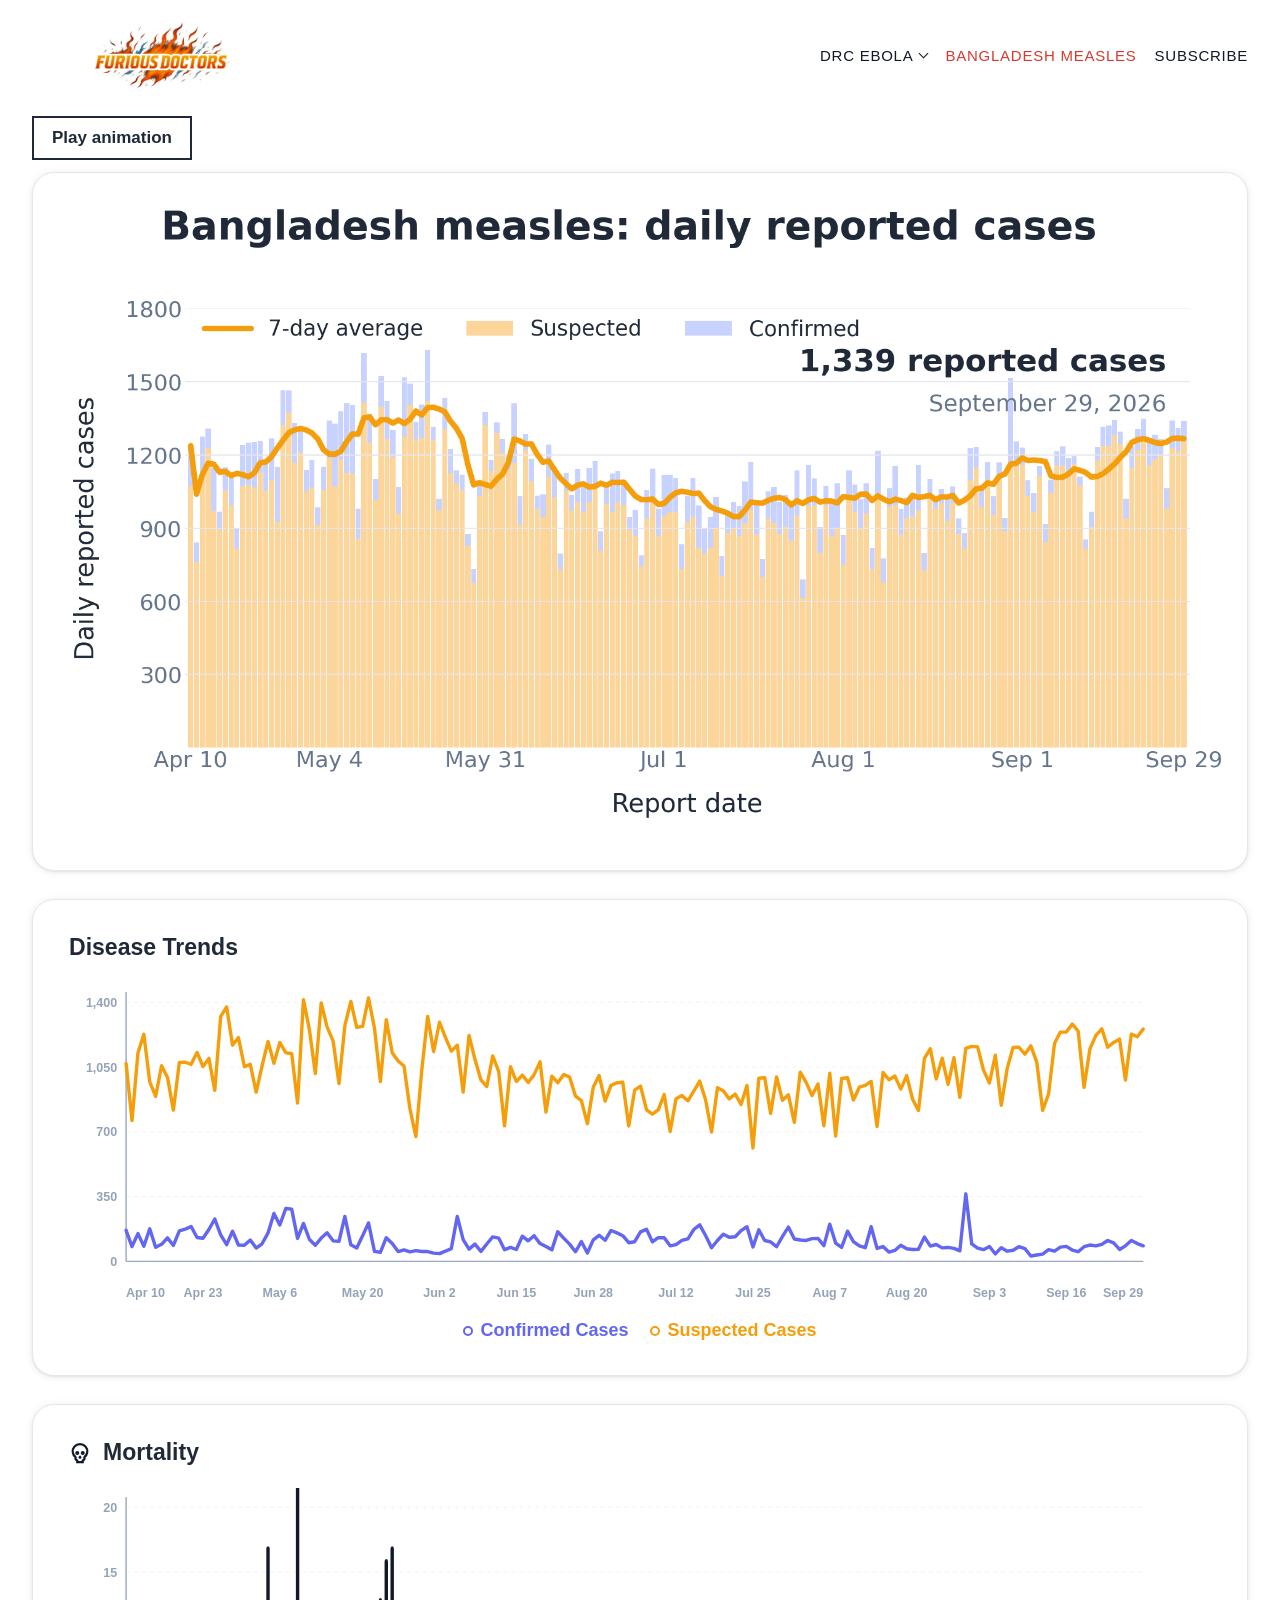
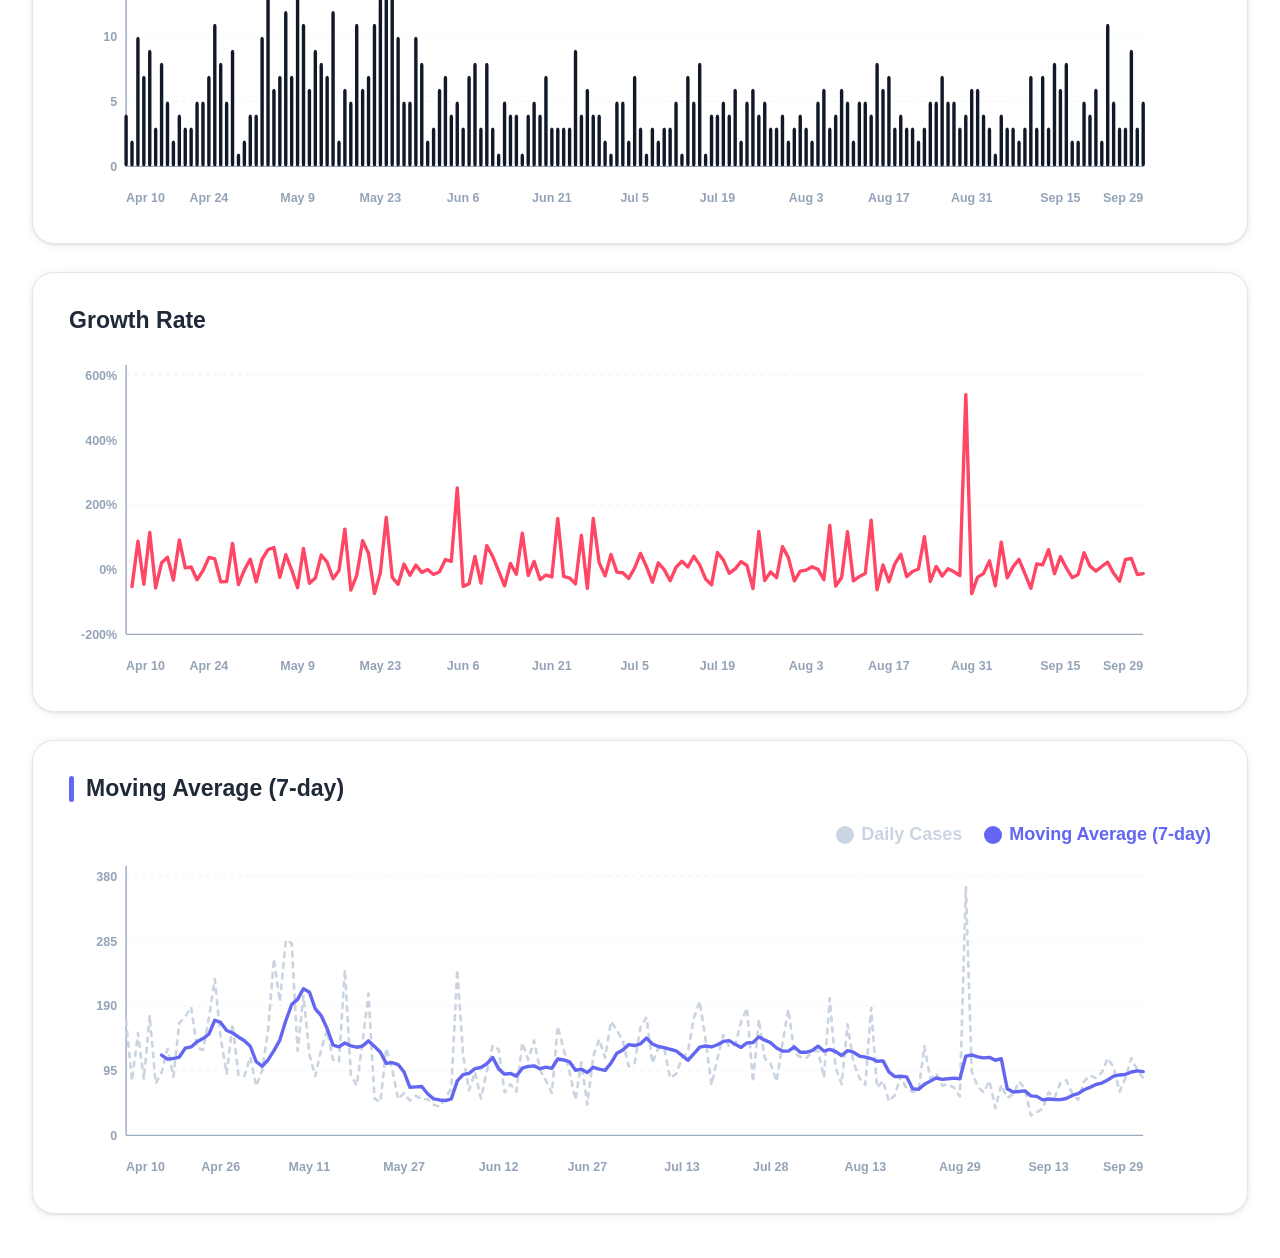
==== commit 1ca5fa18: "Add Dr. Khan article and DRC Ebola navigation dropdown" ====
--- a/index.html
+++ b/index.html
@@ -315,6 +315,8 @@
       }
     }
   </style>
+  <link rel="stylesheet" href="public/assets/navigation.css">
+  <script src="public/assets/navigation.js" defer></script>
 </head>
 <body>
   <header class="site-header">
@@ -322,7 +324,13 @@
       <img src="public/assets/brand/furious-doctors-logo-whitebg.jpg" alt="Furious Doctors">
     </a>
     <nav aria-label="Main navigation">
-      <a href="drc-ebola.html">DRC Ebola</a>
+      <div class="nav-dropdown">
+        <button class="nav-dropdown-toggle" type="button" aria-expanded="false" aria-controls="drc-ebola-menu">DRC Ebola</button>
+        <div class="nav-dropdown-menu" id="drc-ebola-menu" hidden>
+          <a href="drc-ebola.html">Outbreak trajectory</a>
+          <a href="dr-sheik-humarr-khan.html">Dr. Sheik Humarr Khan</a>
+        </div>
+      </div>
       <a href="index.html" aria-current="page">Bangladesh measles</a>
       <a href="https://furiousdoctors.substack.com/subscribe">Subscribe</a>
     </nav>
--- a/public/assets/navigation.css
+++ b/public/assets/navigation.css
@@ -0,0 +1,52 @@
+.nav-dropdown { position: relative; }
+.nav-dropdown-toggle {
+  display: flex;
+  align-items: center;
+  gap: 7px;
+  border: 0;
+  padding: 0;
+  background: transparent;
+  color: var(--nav, #111827);
+  font: inherit;
+  font-size: 15px;
+  text-transform: uppercase;
+  letter-spacing: .05em;
+  cursor: pointer;
+}
+.nav-dropdown-toggle::after {
+  content: "";
+  width: 6px;
+  height: 6px;
+  border-right: 1.5px solid currentColor;
+  border-bottom: 1.5px solid currentColor;
+  transform: translateY(-2px) rotate(45deg);
+}
+.nav-dropdown-toggle:hover,
+.nav-dropdown-toggle[aria-expanded="true"],
+.nav-dropdown-toggle[data-current-section] { color: #d63a2e; }
+.nav-dropdown-menu {
+  position: absolute;
+  top: 100%;
+  left: 0;
+  z-index: 20;
+  min-width: 255px;
+  max-width: calc(100vw - 36px);
+  padding: 12px 0 6px;
+  border: 1px solid #e5e7eb;
+  background: #fff;
+  box-shadow: 0 8px 24px rgba(15,23,42,.12);
+}
+.nav-dropdown-menu[hidden] { display: none; }
+.nav-dropdown-menu a {
+  display: block;
+  padding: 12px 16px;
+  font-size: 15px;
+  text-transform: none;
+  letter-spacing: 0;
+  line-height: 1.4;
+}
+.nav-dropdown-menu a:hover { background: #f8fafc; }
+nav a:focus-visible, .nav-dropdown-toggle:focus-visible {
+  outline: 2px solid #d63a2e;
+  outline-offset: 4px;
+}
